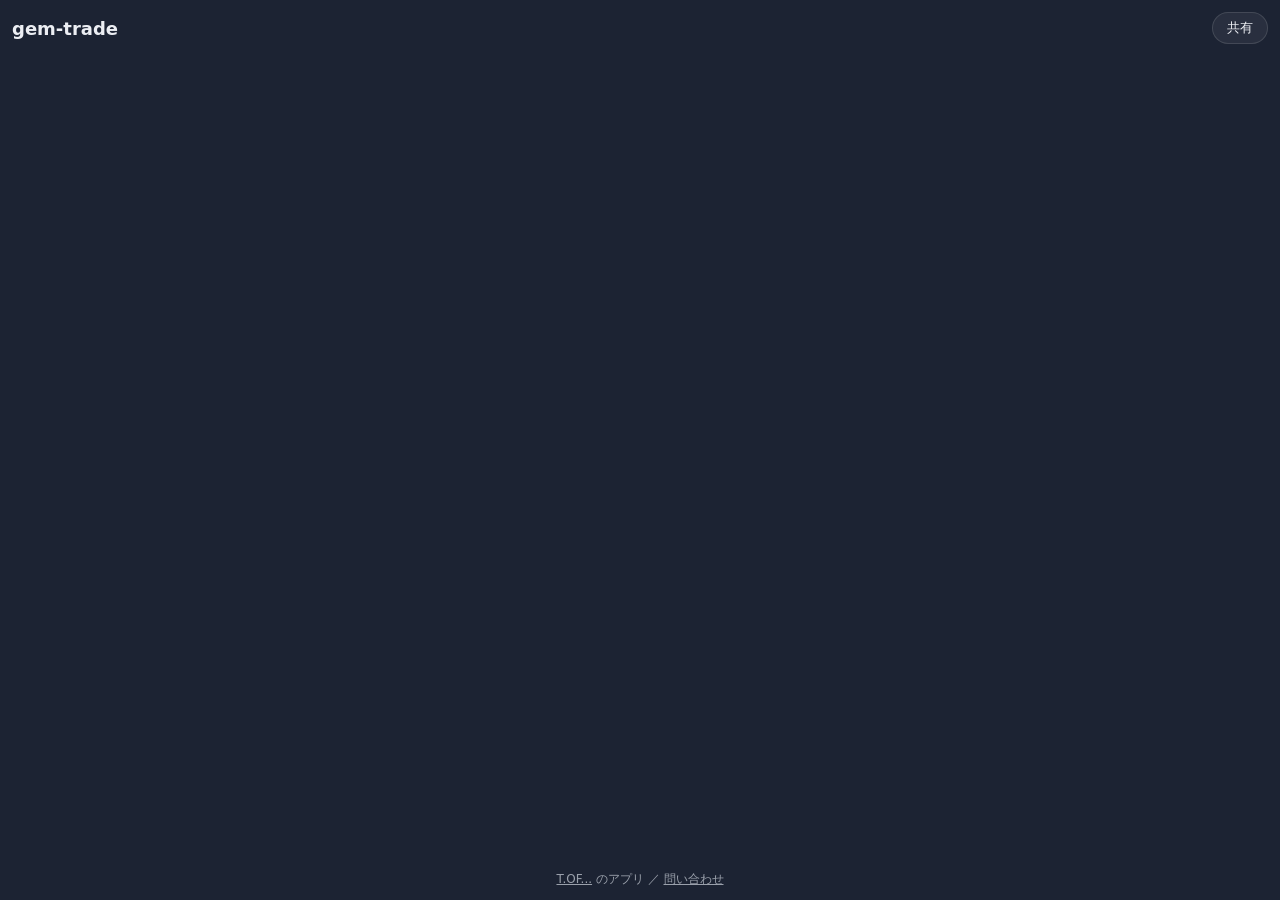
==== index.html @ 6f0ae25a "スプレンダー風の試作を作る 公式ルールどおりのジェム取引ゲーム（2〜4人のホットシート）。発展カード90枚・ 貴族10枚のデータ、取る・予約する・買う・貴族を迎える・15点での終局までの 進行をすべて" ====
<!DOCTYPE html>
<html lang="ja">
<head>
  <meta charset="UTF-8">
  <meta name="viewport" content="width=device-width, initial-scale=1, viewport-fit=cover">
  <meta name="theme-color" content="#1c2333">
  <meta name="description" content="5色のトークンで発展カードを買い、貴族を迎えて点を競うボードゲームの試作。">
  <title>gem-trade — 宝石の取引で発展する</title>

  <meta property="og:type" content="website">
  <meta property="og:site_name" content="gem-trade">
  <meta property="og:title" content="gem-trade — 宝石の取引で発展する">
  <meta property="og:description" content="5色のトークンで発展カードを買い、貴族を迎えて点を競うボードゲームの試作。">
  <meta property="og:url" content="https://t-of.github.io/gem-trade/">
  <meta property="og:image" content="https://t-of.github.io/gem-trade/icons/og.png">
  <meta property="og:image:width" content="1200">
  <meta property="og:image:height" content="630">
  <meta property="og:locale" content="ja_JP">
  <meta name="twitter:card" content="summary_large_image">

  <!-- apple-mobile-web-app-status-bar-style は付けない（black-translucent だと iOS 26 で上部が隠れる） -->
  <meta name="apple-mobile-web-app-capable" content="yes">
  <meta name="mobile-web-app-capable" content="yes">
  <meta name="apple-mobile-web-app-title" content="gem-trade">
  <link rel="manifest" href="./manifest.webmanifest">
  <link rel="icon" href="./icons/icon.svg" type="image/svg+xml">
  <link rel="icon" type="image/png" sizes="32x32" href="./icons/favicon-32.png">
  <link rel="apple-touch-icon" href="./icons/apple-touch-icon.png">

  <link rel="stylesheet" href="./webapp-kit/webapp-kit.css">
  <link rel="stylesheet" href="./style.css">
</head>
<body>
  <main class="app">
    <header class="bar">
      <h1 class="bar__title">gem-trade</h1>
      <div class="bar__actions">
        <button class="pill" data-wak="install" hidden>アプリにする</button>
        <button class="pill" data-wak="share">共有</button>
      </div>
    </header>

    <section class="stage" id="stage">
      <!-- ここにゲーム本体 -->
    </section>

    <footer class="credit">
      <a href="/">T.OF...</a> のアプリ ／ <a href="https://t-of.github.io/contact/">問い合わせ</a>
    </footer>
  </main>

  <script src="./webapp-kit/webapp-kit.js"></script>
  <script src="./data.js"></script>
  <script src="./main.js"></script>
</body>
</html>
---- webapp-kit/webapp-kit.css ----
/*
 * webapp-kit の見た目。色は CSS 変数で上書きできる:
 *   :root { --wak-bg: #fff; --wak-fg: #111; --wak-accent: #0a84ff; }
 */
:root {
  --wak-bg: #12162b;
  --wak-fg: #eef0fa;
  --wak-muted: #9aa0bf;
  --wak-line: rgba(160, 175, 255, 0.18);
  --wak-accent: #4fd6e8;
  --wak-accent-fg: #04111a;
  --wak-radius: 20px;
  --wak-font: inherit;
}

/* スマホのダブルタップ拡大を止める（ピンチは使える）。子にも効く */
html { touch-action: manipulation; }

/* hidden 属性を確実に効かせる（display を指定したボタンでも隠れるように） */
[data-wak][hidden] { display: none !important; }

.wak-guide {
  position: fixed;
  inset: 0;
  z-index: 2147483000;
  display: flex;
  align-items: flex-end;
  justify-content: center;
  padding: 16px 16px max(16px, env(safe-area-inset-bottom));
  background: rgba(0, 0, 0, 0);
  transition: background 0.25s;
  font-family: var(--wak-font);
}
.wak-guide.wak-open { background: rgba(0, 0, 0, 0.5); }
.wak-sheet {
  width: min(420px, 100%);
  padding: 22px 22px 18px;
  border: 1px solid var(--wak-line);
  border-radius: var(--wak-radius);
  background: var(--wak-bg);
  color: var(--wak-fg);
  box-shadow: 0 30px 80px -20px rgba(0, 0, 0, 0.7);
  transform: translateY(24px);
  opacity: 0;
  transition: transform 0.3s cubic-bezier(0.2, 0.8, 0.2, 1), opacity 0.25s;
}
.wak-open .wak-sheet { transform: none; opacity: 1; }
@media (min-width: 700px) {
  .wak-guide { align-items: center; }
}
.wak-title { margin: 0 0 14px; font-size: 18px; font-weight: 700; }
.wak-steps {
  margin: 0;
  padding: 0;
  list-style: none;
  display: grid;
  gap: 12px;
  font-size: 14px;
  line-height: 1.6;
}
.wak-steps li { display: grid; grid-template-columns: 34px 1fr; gap: 12px; align-items: center; }
.wak-steps b { color: var(--wak-fg); }
.wak-steps span:last-child { color: var(--wak-muted); }
.wak-icon {
  width: 34px;
  height: 34px;
  display: grid;
  place-items: center;
  border-radius: 10px;
  background: color-mix(in srgb, var(--wak-accent) 16%, transparent);
  color: var(--wak-accent);
}
.wak-icon svg {
  width: 20px;
  height: 20px;
  fill: none;
  stroke: currentColor;
  stroke-width: 1.8;
  stroke-linecap: round;
  stroke-linejoin: round;
}
.wak-icon circle { fill: currentColor; stroke: none; }
.wak-dot::after { content: ''; width: 6px; height: 6px; border-radius: 50%; background: currentColor; }
.wak-close {
  width: 100%;
  margin-top: 18px;
  padding: 12px;
  border: 0;
  border-radius: 999px;
  background: var(--wak-accent);
  color: var(--wak-accent-fg);
  font: inherit;
  font-size: 15px;
  font-weight: 700;
  cursor: pointer;
}

.wak-toast {
  position: fixed;
  left: 50%;
  bottom: max(24px, calc(env(safe-area-inset-bottom) + 12px));
  z-index: 2147483001;
  padding: 10px 18px;
  border: 1px solid var(--wak-line);
  border-radius: 999px;
  background: var(--wak-bg);
  color: var(--wak-fg);
  font-family: var(--wak-font);
  font-size: 14px;
  box-shadow: 0 12px 30px -10px rgba(0, 0, 0, 0.6);
  transform: translate(-50%, 20px);
  opacity: 0;
  pointer-events: none;
  transition: transform 0.3s cubic-bezier(0.2, 0.8, 0.2, 1), opacity 0.25s;
}
.wak-toast.wak-open { transform: translate(-50%, 0); opacity: 1; }
---- style.css ----
:root {
  --bg: #1c2333;
  --fg: #eceef3;
  --muted: #9aa0ab;
  --accent: #ffd35c;
}

* { box-sizing: border-box; }

/* Safari 26 の上下バーの色は html の背景から取られる。body と同じ色にしておく */
html { background-color: var(--bg); -webkit-text-size-adjust: 100%; }
body {
  margin: 0;
  background-color: var(--bg);
  color: var(--fg);
  font-family: system-ui, -apple-system, 'Hiragino Sans', 'Noto Sans JP', sans-serif;
  -webkit-tap-highlight-color: transparent;
}
button { font: inherit; color: inherit; }
[hidden] { display: none !important; }

/* 画面の端に置くものはセーフエリアの分だけ内側に。高さは 100vh ではなく 100dvh */
.app {
  min-height: 100dvh;
  display: flex;
  flex-direction: column;
  padding:
    max(12px, env(safe-area-inset-top))
    max(12px, env(safe-area-inset-right))
    max(12px, env(safe-area-inset-bottom))
    max(12px, env(safe-area-inset-left));
}
.bar { display: flex; align-items: center; justify-content: space-between; gap: 8px; }
.bar__title { margin: 0; font-size: 18px; }
.bar__actions { display: flex; gap: 8px; }
.pill {
  border: 1px solid rgba(255, 255, 255, 0.12);
  background: rgba(255, 255, 255, 0.06);
  border-radius: 999px;
  padding: 6px 14px;
  font-size: 13px;
  cursor: pointer;
}
.stage {
  flex: 1;
  display: block;
  width: 100%;
  touch-action: manipulation;   /* ダブルタップ拡大を止める */
  user-select: none;
  -webkit-user-select: none;
  overflow-x: hidden;
}
.credit { text-align: center; font-size: 12px; color: var(--muted); }
.credit a { color: inherit; }
.muted { color: var(--muted); font-size: 12px; }

/* ---- セットアップ・結果 ---- */
.setup, .result { text-align: center; padding: 24px 8px; }
.setup__players, .result { display: flex; flex-direction: column; gap: 10px; align-items: center; }
.pill--big { padding: 10px 24px; font-size: 16px; }
.pill--ghost { background: transparent; }
.result__list { list-style: none; padding: 0; margin: 12px 0; text-align: left; display: inline-block; }
.result__list li { padding: 4px 0; }

/* ---- トークン ---- */
.tok {
  display: inline-flex; align-items: center; justify-content: center;
  width: 22px; height: 22px; border-radius: 50%;
  font-size: 11px; font-weight: 700; color: #1c2333;
  margin: 1px;
}
.tok--white { background: #eceef3; }
.tok--blue { background: #5fb3ff; }
.tok--green { background: #6fd18b; }
.tok--red { background: #ff7a6b; }
.tok--black { background: #6b7280; color: #eceef3; }
.tok--gold { background: var(--accent); }
.tok__n { pointer-events: none; }
.cost-free { font-size: 11px; color: var(--muted); }

/* ---- 貴族 ---- */
.nobles { display: flex; flex-wrap: wrap; gap: 6px; justify-content: center; padding: 6px 0; }
.noble {
  width: 52px; border-radius: 8px; background: rgba(255,255,255,0.06);
  border: 1px solid rgba(255,255,255,0.12); padding: 4px; text-align: center;
}
.noble__pts { font-weight: 700; color: var(--accent); }
.noble__req { display: flex; flex-wrap: wrap; justify-content: center; }

/* ---- 場のカード ---- */
.level { display: flex; align-items: center; gap: 6px; padding: 4px 0; }
.level__cards { display: flex; flex-wrap: wrap; gap: 6px; flex: 1; }
.deck {
  width: 44px; height: 60px; flex-shrink: 0; border-radius: 6px;
  background: rgba(255,255,255,0.08); border: 1px dashed rgba(255,255,255,0.2);
  display: flex; flex-direction: column; align-items: center; justify-content: center;
  font-size: 10px; text-align: center; color: var(--muted);
}
.card {
  width: 68px; min-height: 60px; border-radius: 6px; padding: 4px;
  background: rgba(255,255,255,0.08); border: 1px solid rgba(255,255,255,0.15);
  display: flex; flex-direction: column; gap: 4px;
}
.card--back { background: rgba(255,255,255,0.05); }
.card--small { width: 28px; height: 40px; min-height: 0; }
.card--white { border-top: 4px solid #eceef3; }
.card--blue { border-top: 4px solid #5fb3ff; }
.card--green { border-top: 4px solid #6fd18b; }
.card--red { border-top: 4px solid #ff7a6b; }
.card--black { border-top: 4px solid #9aa0ab; }
.card__top { display: flex; align-items: center; justify-content: space-between; }
.card__pts { font-weight: 700; font-size: 13px; }
.card__cost { display: flex; flex-wrap: wrap; }

/* ---- トークンを取る ---- */
.tokens { display: flex; justify-content: center; gap: 4px; padding: 8px 0 2px; }
.tok-btn { border: none; background: none; padding: 4px; border-radius: 8px; }
.tok-btn--sel { background: rgba(255, 211, 92, 0.3); }
.tok-btn:disabled { opacity: 0.3; }
.take-bar { display: flex; align-items: center; justify-content: space-between; gap: 8px; padding: 4px 4px 10px; }

/* ---- プレイヤー ---- */
.players { display: flex; flex-direction: column; gap: 6px; padding-top: 6px; }
.player { border-radius: 8px; padding: 6px 8px; background: rgba(255,255,255,0.04); }
.player--current { background: rgba(255, 211, 92, 0.12); border: 1px solid rgba(255, 211, 92, 0.4); }
.player__head { display: flex; justify-content: space-between; }
.player__pts { color: var(--accent); font-weight: 700; }
.player__row { display: flex; flex-wrap: wrap; min-height: 24px; align-items: center; }
.player__reserved { display: flex; gap: 4px; flex-wrap: wrap; }
.player__reserved--back { min-height: 40px; }

/* ---- モーダル・シート ---- */
.modal { padding: 24px 12px; text-align: center; }
.modal__nobles, .modal__tokens { display: flex; justify-content: center; gap: 8px; flex-wrap: wrap; padding-top: 10px; }
.sheet {
  position: fixed; inset: 0; background: rgba(0,0,0,0.6);
  display: flex; align-items: flex-end;
  padding-bottom: env(safe-area-inset-bottom);
}
.sheet__inner {
  background: var(--bg); border-radius: 12px 12px 0 0; padding: 16px;
  width: 100%; display: flex; flex-direction: column; align-items: center; gap: 12px;
}
.sheet__buttons { display: flex; gap: 8px; }

/* 全画面のオーバーレイは opacity ではなく display: none で隠す */
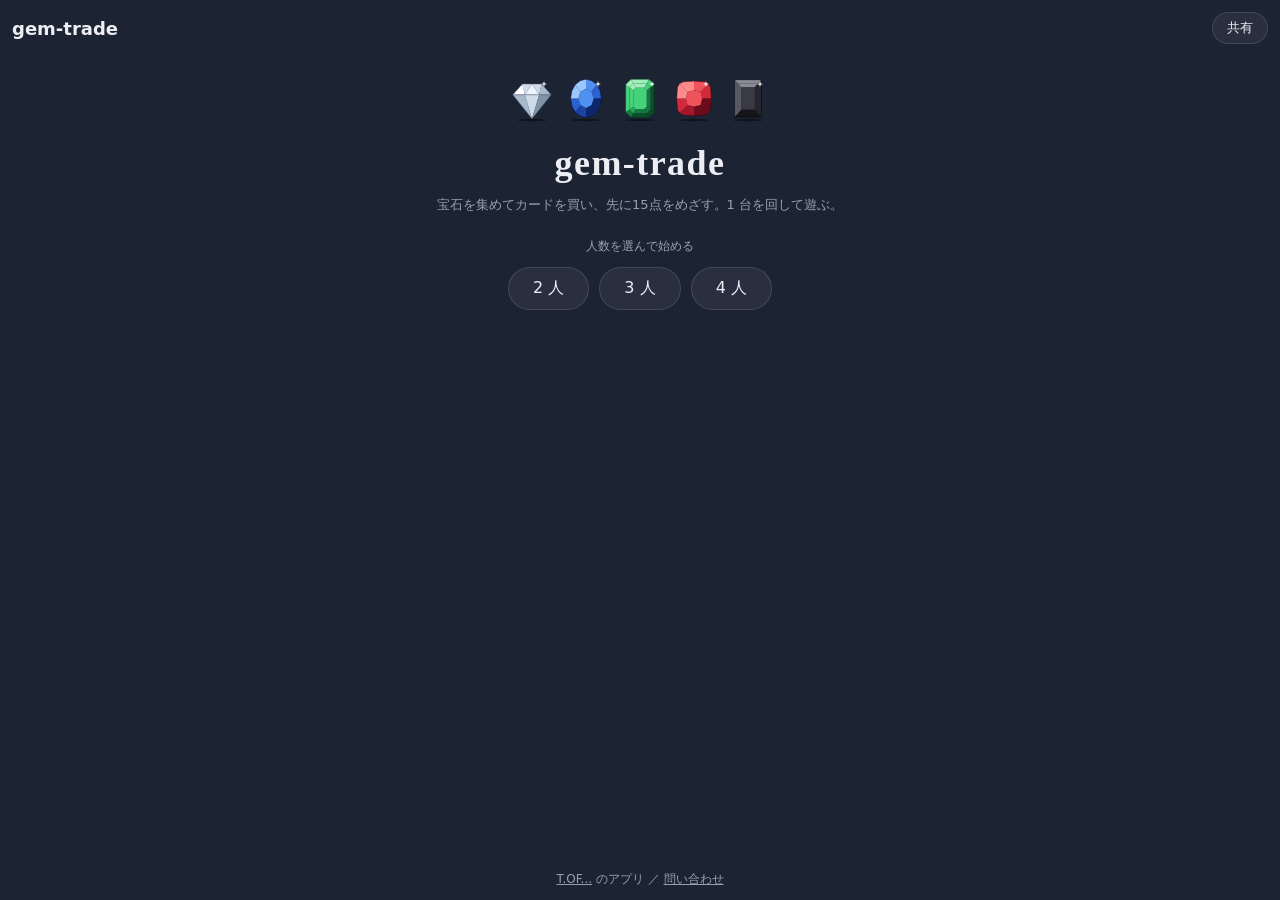
==== commit aebfd202: "ホーム画面と、ホームに戻るボタンを足す 開くとホームから。遊んでいる途中なら「つづきから」で戻れる。 上のバーの「ホーム」で、途中のゲームを残したままホームへ戻る。 途中で新しく始めるときは確認を出す" ====
--- a/index.html
+++ b/index.html
@@ -35,6 +35,7 @@
     <header class="bar">
       <h1 class="bar__title">gem-trade</h1>
       <div class="bar__actions">
+        <button class="pill" id="go-home" hidden>ホーム</button>
         <button class="pill" data-wak="install" hidden>アプリにする</button>
         <button class="pill" data-wak="share">共有</button>
       </div>
--- a/style.css
+++ b/style.css
@@ -56,6 +56,14 @@
 
 /* ---- セットアップ・結果 ---- */
 .setup, .result { text-align: center; padding: 24px 8px; }
+/* ---- ホーム ---- */
+.home { display: flex; flex-direction: column; align-items: center; gap: 12px; padding: 32px 8px; text-align: center; }
+.home__gems { display: flex; gap: 6px; }
+.home__gems .gem { width: 48px; height: 46px; padding: 0; }
+.home__title { margin: 4px 0 0; font-family: Georgia, 'Times New Roman', serif; font-size: 36px; letter-spacing: 0.04em; }
+.home__hint { margin: 0; color: var(--muted); font-size: 13px; }
+.home__label { margin: 12px 0 0; color: var(--muted); font-size: 12px; }
+.home .setup__players { flex-direction: row; justify-content: center; }
 .setup__players, .result { display: flex; flex-direction: column; gap: 10px; align-items: center; }
 .pill--big { padding: 10px 24px; font-size: 16px; }
 .pill--ghost { background: transparent; }
@@ -81,11 +89,27 @@
 /* ---- 貴族 ---- */
 .nobles { display: flex; flex-wrap: wrap; gap: 6px; justify-content: center; padding: 6px 0; }
 .noble {
-  width: 52px; border-radius: 8px; background: rgba(255,255,255,0.06);
-  border: 1px solid rgba(255,255,255,0.12); padding: 4px; text-align: center;
-}
-.noble__pts { font-weight: 700; color: var(--accent); }
-.noble__req { display: flex; flex-wrap: wrap; justify-content: center; }
+  width: 62px; height: 62px; box-sizing: border-box; border-radius: 8px; padding: 3px;
+  background: linear-gradient(180deg, #5a4a2a 0%, #2c2416 100%);
+  border: 1px solid #a88a4a; box-shadow: 0 2px 6px rgba(0,0,0,0.45), inset 0 1px 0 rgba(255,255,255,0.12);
+  display: flex; flex-direction: column; align-items: center;
+}
+.noble__pts {
+  flex: 1; display: flex; align-items: center;
+  font-family: Georgia, 'Times New Roman', serif; font-weight: 700; font-size: 26px; line-height: 1;
+  color: #f6efe0; text-shadow: 0 1px 4px rgba(0,0,0,0.6);
+}
+.noble__req { display: flex; gap: 2px; justify-content: center; }
+.noble__card {
+  width: 14px; height: 19px; border-radius: 2px; box-sizing: border-box;
+  display: inline-flex; align-items: center; justify-content: center;
+  font-size: 11px; font-weight: 800; color: #fff; border: 1px solid rgba(255,255,255,0.35);
+}
+.noble__card--white { background: #eef1f5; color: #1d2430; }
+.noble__card--blue { background: #2a62d2; }
+.noble__card--green { background: #1c8a4a; }
+.noble__card--red { background: #c8283a; }
+.noble__card--black { background: #2a2a32; }
 
 /* ---- 場のカード ---- */
 .level { display: flex; align-items: center; gap: 6px; padding: 4px 0; }
@@ -96,25 +120,76 @@
   display: flex; flex-direction: column; align-items: center; justify-content: center;
   font-size: 10px; text-align: center; color: var(--muted);
 }
+/* カードは em で組む。.card の font-size を変えると全体が拡大縮小する（シートでは大きく出す） */
 .card {
-  width: 68px; min-height: 60px; border-radius: 6px; padding: 4px;
-  background: rgba(255,255,255,0.08); border: 1px solid rgba(255,255,255,0.15);
-  display: flex; flex-direction: column; gap: 4px;
-}
-.card--back { background: rgba(255,255,255,0.05); }
-.card--small { width: 28px; height: 40px; min-height: 0; }
-.card--white { border-top: 4px solid #eceef3; }
-.card--blue { border-top: 4px solid #5fb3ff; }
-.card--green { border-top: 4px solid #6fd18b; }
-.card--red { border-top: 4px solid #ff7a6b; }
-.card--black { border-top: 4px solid #9aa0ab; }
-.card__top { display: flex; align-items: center; justify-content: space-between; }
-.card__pts { font-weight: 700; font-size: 13px; }
-.card__cost { display: flex; flex-wrap: wrap; }
+  position: relative; box-sizing: border-box;
+  font-size: 10px; width: 6.8em; height: 9.5em; border-radius: 0.7em; overflow: hidden;
+  background: linear-gradient(180deg, var(--c-top) 0%, var(--c-bot) 100%);
+  border: 1px solid var(--c-rim);
+  box-shadow: 0 0.3em 0.8em rgba(0,0,0,0.45), inset 0 1px 0 rgba(255,255,255,0.12);
+  display: flex; flex-direction: column; align-items: center;
+}
+.card--back { background: rgba(255,255,255,0.05); border: 1px solid rgba(255,255,255,0.15); box-shadow: none; }
+.card--small { width: 28px; height: 40px; }
+.card__pts {
+  position: absolute; left: 0.45em; top: 0.15em;
+  font-family: Georgia, 'Times New Roman', serif; font-weight: 700; font-size: 2.2em; line-height: 1;
+  color: #f6efe0; text-shadow: 0 0.06em 0.2em rgba(0,0,0,0.6);
+}
+.gem { flex: 1; width: 4.6em; min-height: 0; padding-top: 1.2em; }
+.gem .g1 { fill: var(--g1); } .gem .g2 { fill: var(--g2); } .gem .g3 { fill: var(--g3); }
+.gem .g4 { fill: var(--g4); } .gem .g5 { fill: var(--g5); }
+.gem__edge { fill: none; stroke: var(--g-edge); stroke-width: 2; stroke-linejoin: round; }
+.gem__shadow { fill: rgba(0,0,0,0.45); }
+.gem__shine { fill: #fff; opacity: 0.9; }
+.gem__shine--soft { opacity: 0.55; }
+.card__cost {
+  align-self: stretch; display: flex; justify-content: center; gap: 0.15em;
+  padding: 0.35em 0.2em 0.45em; background: rgba(0,0,0,0.32); border-top: 1px solid rgba(255,255,255,0.08);
+}
+.chip {
+  width: 1.45em; height: 1.45em; border-radius: 50%;
+  display: inline-flex; align-items: center; justify-content: center;
+  font-size: 1em; font-weight: 800; color: #fff;
+  box-shadow: inset 0 -0.12em 0 rgba(0,0,0,0.25), inset 0 0.08em 0 rgba(255,255,255,0.35), 0 0.08em 0.15em rgba(0,0,0,0.4);
+}
+.chip--white { background: #eef1f5; color: #1d2430; }
+.chip--blue { background: #2a62d2; }
+.chip--green { background: #1c8a4a; }
+.chip--red { background: #c8283a; }
+.chip--black { background: #2a2a32; }
+.card--red, .coin--red { --c-top: #5a1820; --c-bot: #2a0d12; --c-rim: #8a3a42; --g1: #ff8a8a; --g2: #f0525a; --g3: #d22a3a; --g4: #a5162a; --g5: #6e0b1a; --g-edge: #3f0610; }
+.card--blue, .coin--blue { --c-top: #182e5a; --c-bot: #0d152a; --c-rim: #3a568a; --g1: #9cc8ff; --g2: #4f90f0; --g3: #2a62d2; --g4: #1a43a5; --g5: #0d276e; --g-edge: #06153f; }
+.card--green, .coin--green { --c-top: #17452c; --c-bot: #0b2216; --c-rim: #3a7a52; --g1: #9ef0b8; --g2: #46d27a; --g3: #1fa857; --g4: #127a3e; --g5: #0a4d27; --g-edge: #052b15; }
+.card--white, .coin--white { --c-top: #4a5566; --c-bot: #232a35; --c-rim: #7d8899; --g1: #ffffff; --g2: #eef4fb; --g3: #cfdbe8; --g4: #a9b9cc; --g5: #7f92a8; --g-edge: #4f6075; }
+.card--black, .coin--black { --c-top: #3a3a40; --c-bot: #18181c; --c-rim: #5d5d66; --g1: #8a8a96; --g2: #5a5a66; --g3: #3a3a44; --g4: #26262e; --g5: #15151a; --g-edge: #000; }
+.sheet .card { font-size: 22px; }
+
+/* コイン: 円の中に宝石。真ん中を明るくして、同じ色の宝石でも見えるようにする */
+.coin {
+  position: relative; display: inline-flex; align-items: center; justify-content: center;
+  width: 28px; height: 28px; margin: 1px; border-radius: 50%; box-sizing: border-box;
+  background: radial-gradient(circle, rgba(255,255,255,0.5) 0 52%, rgba(255,255,255,0) 54%), var(--t-bg);
+  border: 2px solid rgba(255,255,255,0.75);
+  box-shadow: 0 1px 3px rgba(0,0,0,0.45);
+}
+.coin .gem { width: 66%; height: 66%; padding: 0; flex: none; }
+.coin .gem__shadow, .coin .gem__shine { display: none; }
+.coin__n {
+  position: absolute; right: -5px; bottom: -4px; min-width: 15px; height: 15px; padding: 0 3px; box-sizing: border-box;
+  border-radius: 999px; background: #10141c; color: #fff; border: 1px solid rgba(255,255,255,0.4);
+  font-size: 10px; font-weight: 700; line-height: 13px; text-align: center; pointer-events: none;
+}
+.tokens .coin { width: 40px; height: 40px; }
+.tokens .coin__n { min-width: 18px; height: 18px; font-size: 12px; line-height: 16px; }
+.coin--red { --t-bg: #c8283a; } .coin--blue { --t-bg: #2a62d2; } .coin--green { --t-bg: #1c8a4a; }
+.coin--white { --t-bg: #dfe5ec; } .coin--black { --t-bg: #2a2a32; }
+.coin--gold { --t-bg: #c99a1e; --g1: #fff3b0; --g2: #ffd84a; --g3: #e6b422; --g4: #b8860b; --g5: #7a5600; --g-edge: #4d3600; }
 
 /* ---- トークンを取る ---- */
 .tokens { display: flex; justify-content: center; gap: 4px; padding: 8px 0 2px; }
-.tok-btn { border: none; background: none; padding: 4px; border-radius: 8px; }
+.tok-btn { position: relative; border: none; background: none; padding: 4px; border-radius: 8px; }
+.tok-btn__x2 { position: absolute; top: -6px; right: -6px; padding: 1px 5px; border-radius: 999px; background: #ffd35c; color: #222; font-size: 12px; font-weight: 700; }
 .tok-btn--sel { background: rgba(255, 211, 92, 0.3); }
 .tok-btn:disabled { opacity: 0.3; }
 .take-bar { display: flex; align-items: center; justify-content: space-between; gap: 8px; padding: 4px 4px 10px; }
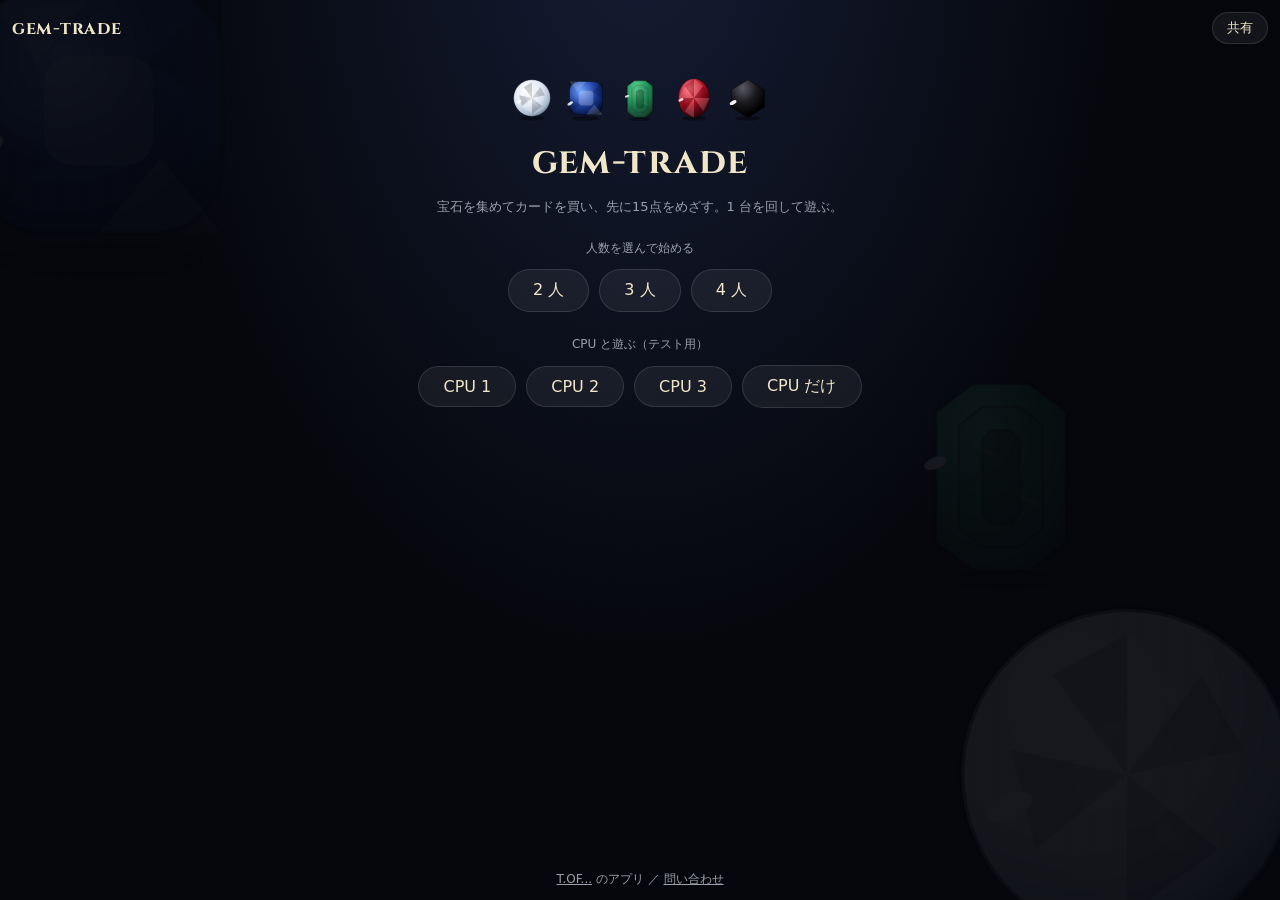
==== commit 6f7c2d53: "見た目を宝石・金の卓上の意匠に刷新する preview.html/css で決めた宝石6種（<symbol>+<use>）とカードの作りをゲーム本体に展開した。 カードはレベル別の地色・金の二重線・中" ====
--- a/index.html
+++ b/index.html
@@ -3,7 +3,7 @@
 <head>
   <meta charset="UTF-8">
   <meta name="viewport" content="width=device-width, initial-scale=1, viewport-fit=cover">
-  <meta name="theme-color" content="#1c2333">
+  <meta name="theme-color" content="#05060b">
   <meta name="description" content="5色のトークンで発展カードを買い、貴族を迎えて点を競うボードゲームの試作。">
   <title>gem-trade — 宝石の取引で発展する</title>
 
@@ -27,10 +27,152 @@
   <link rel="icon" type="image/png" sizes="32x32" href="./icons/favicon-32.png">
   <link rel="apple-touch-icon" href="./icons/apple-touch-icon.png">
 
+  <link rel="preconnect" href="https://fonts.googleapis.com">
+  <link rel="preconnect" href="https://fonts.gstatic.com" crossorigin>
+  <link rel="stylesheet" href="https://fonts.googleapis.com/css2?family=Cinzel:wght@600;700&family=Cormorant+Garamond:wght@600;700&family=Shippori+Mincho&display=swap">
   <link rel="stylesheet" href="./webapp-kit/webapp-kit.css">
   <link rel="stylesheet" href="./style.css">
 </head>
 <body>
+  <!-- 宝石 6 種と貴族の紋章の定義。<symbol> + <use> でどこでも使い回す（main.js の gemSvg・nobleHtml）。
+       色は style.css の CSS 変数（--gem-xxx-1〜3・--gold-rim-*）。preview.html で検討した形。 -->
+  <svg width="0" height="0" style="position:absolute" aria-hidden="true">
+    <defs>
+      <radialGradient id="grad-white" cx="35%" cy="28%" r="78%">
+        <stop class="stop-white-1" offset="0%"></stop>
+        <stop class="stop-white-2" offset="55%"></stop>
+        <stop class="stop-white-3" offset="85%"></stop>
+        <stop class="stop-white-e" offset="100%"></stop>
+      </radialGradient>
+      <radialGradient id="grad-blue" cx="35%" cy="28%" r="80%">
+        <stop class="stop-blue-1" offset="0%"></stop>
+        <stop class="stop-blue-2" offset="55%"></stop>
+        <stop class="stop-blue-3" offset="85%"></stop>
+        <stop class="stop-blue-e" offset="100%"></stop>
+      </radialGradient>
+      <radialGradient id="grad-green" cx="38%" cy="25%" r="85%">
+        <stop class="stop-green-1" offset="0%"></stop>
+        <stop class="stop-green-2" offset="50%"></stop>
+        <stop class="stop-green-3" offset="85%"></stop>
+        <stop class="stop-green-e" offset="100%"></stop>
+      </radialGradient>
+      <radialGradient id="grad-red" cx="35%" cy="25%" r="80%">
+        <stop class="stop-red-1" offset="0%"></stop>
+        <stop class="stop-red-2" offset="55%"></stop>
+        <stop class="stop-red-3" offset="85%"></stop>
+        <stop class="stop-red-e" offset="100%"></stop>
+      </radialGradient>
+      <radialGradient id="grad-black" cx="35%" cy="22%" r="85%">
+        <stop class="stop-black-1" offset="0%"></stop>
+        <stop class="stop-black-2" offset="45%"></stop>
+        <stop class="stop-black-3" offset="85%"></stop>
+        <stop class="stop-black-e" offset="100%"></stop>
+      </radialGradient>
+      <linearGradient id="grad-gold" x1="5%" y1="0%" x2="95%" y2="100%">
+        <stop class="stop-gold-1" offset="0%"></stop>
+        <stop class="stop-gold-2" offset="28%"></stop>
+        <stop class="stop-gold-e" offset="52%"></stop>
+        <stop class="stop-gold-1" offset="68%"></stop>
+        <stop class="stop-gold-3" offset="100%"></stop>
+      </linearGradient>
+      <clipPath id="clip-red"><ellipse cx="50" cy="48" rx="34" ry="42"></ellipse></clipPath>
+    </defs>
+
+    <!-- 白＝ダイヤモンド（ラウンドブリリアント） -->
+    <symbol id="gem-white" viewBox="0 0 100 100">
+      <ellipse class="gem__shadow" cx="50" cy="92" rx="28" ry="5"></ellipse>
+      <circle cx="50" cy="48" r="40" fill="url(#grad-white)"></circle>
+      <polygon class="gem__facet--lt" points="50,48 50,14 68,24"></polygon>
+      <polygon class="gem__facet--dk" points="50,48 68,24 78,42"></polygon>
+      <polygon class="gem__facet--lt" points="50,48 78,42 72,66"></polygon>
+      <polygon class="gem__facet--dk" points="50,48 72,66 50,82"></polygon>
+      <polygon class="gem__facet--lt" points="50,48 50,82 28,66"></polygon>
+      <polygon class="gem__facet--dk" points="50,48 28,66 22,42"></polygon>
+      <polygon class="gem__facet--lt" points="50,48 22,42 32,24"></polygon>
+      <polygon class="gem__facet--dk" points="50,48 32,24 50,14"></polygon>
+      <circle class="gem__table" cx="50" cy="48" r="13"></circle>
+      <circle class="gem__girdle" cx="50" cy="48" r="40"></circle>
+      <g class="gem__fire">
+        <ellipse cx="63" cy="30" rx="6" ry="2" fill="#e6a6ff" opacity=".2" transform="rotate(30 63 30)"></ellipse>
+        <ellipse cx="40" cy="65" rx="6" ry="2" fill="#9be8ff" opacity=".18" transform="rotate(-20 40 65)"></ellipse>
+        <ellipse cx="60" cy="63" rx="5" ry="2" fill="#fff3a0" opacity=".16" transform="rotate(50 60 63)"></ellipse>
+      </g>
+      <ellipse class="gem__spark" cx="38" cy="30" rx="6" ry="3" transform="rotate(-25 38 30)"></ellipse>
+    </symbol>
+
+    <!-- 青＝サファイア（クッションカット） -->
+    <symbol id="gem-blue" viewBox="0 0 100 100">
+      <ellipse class="gem__shadow" cx="50" cy="92" rx="30" ry="5"></ellipse>
+      <rect x="14" y="12" width="72" height="72" rx="20" fill="url(#grad-blue)"></rect>
+      <polygon class="gem__facet--lt" points="14,12 50,12 32,34"></polygon>
+      <polygon class="gem__facet--dk" points="86,12 86,48 64,34"></polygon>
+      <polygon class="gem__facet--lt" points="86,84 50,84 68,62"></polygon>
+      <polygon class="gem__facet--dk" points="14,84 14,48 36,62"></polygon>
+      <rect class="gem__table" x="34" y="32" width="32" height="32" rx="8"></rect>
+      <rect class="gem__girdle" x="14" y="12" width="72" height="72" rx="20"></rect>
+      <ellipse class="gem__spark" cx="34" cy="28" rx="7" ry="3" transform="rotate(-30 34 28)"></ellipse>
+    </symbol>
+
+    <!-- 緑＝エメラルド（エメラルドカット） -->
+    <symbol id="gem-green" viewBox="0 0 100 100">
+      <ellipse class="gem__shadow" cx="50" cy="94" rx="24" ry="4"></ellipse>
+      <polygon points="38,10 62,10 78,22 78,78 62,90 38,90 22,78 22,22" fill="url(#grad-green)"></polygon>
+      <polygon class="gem__ring gem__ring--1" points="38,10 62,10 78,22 78,78 62,90 38,90 22,78 22,22"></polygon>
+      <polygon class="gem__ring gem__ring--2" points="42,20 58,20 68,28 68,72 58,80 42,80 32,72 32,28"></polygon>
+      <polygon class="gem__ring gem__ring--3" points="46,30 54,30 58,34 58,66 54,70 46,70 42,66 42,34"></polygon>
+      <path class="gem__cloud" d="M39,37 l9,4 M58,58 l8,4"></path>
+      <polygon class="gem__girdle" points="38,10 62,10 78,22 78,78 62,90 38,90 22,78 22,22"></polygon>
+      <ellipse class="gem__spark" cx="36" cy="24" rx="5" ry="2.5" transform="rotate(-20 36 24)"></ellipse>
+    </symbol>
+
+    <!-- 赤＝ルビー（オーバルカット） -->
+    <symbol id="gem-red" viewBox="0 0 100 100">
+      <ellipse class="gem__shadow" cx="50" cy="92" rx="26" ry="5"></ellipse>
+      <ellipse cx="50" cy="48" rx="34" ry="42" fill="url(#grad-red)"></ellipse>
+      <g clip-path="url(#clip-red)">
+        <polygon class="gem__facet--lt" points="50,48 50,6 70,22"></polygon>
+        <polygon class="gem__facet--dk" points="50,48 70,22 84,48"></polygon>
+        <polygon class="gem__facet--lt" points="50,48 84,48 70,76"></polygon>
+        <polygon class="gem__facet--dk" points="50,48 70,76 50,92"></polygon>
+        <polygon class="gem__facet--lt" points="50,48 50,92 30,76"></polygon>
+        <polygon class="gem__facet--dk" points="50,48 30,76 16,48"></polygon>
+        <polygon class="gem__facet--lt" points="50,48 16,48 30,22"></polygon>
+        <polygon class="gem__facet--dk" points="50,48 30,22 50,6"></polygon>
+      </g>
+      <ellipse class="gem__girdle" cx="50" cy="48" rx="34" ry="42"></ellipse>
+      <ellipse class="gem__spark" cx="38" cy="26" rx="6" ry="3" transform="rotate(-25 38 26)"></ellipse>
+    </symbol>
+
+    <!-- 黒＝オニキス（カボション） -->
+    <symbol id="gem-black" viewBox="0 0 100 100">
+      <ellipse class="gem__shadow" cx="50" cy="92" rx="28" ry="5"></ellipse>
+      <polygon points="50,8 86,30 86,68 50,90 14,68 14,30" fill="url(#grad-black)"></polygon>
+      <polygon class="gem__girdle" points="50,8 86,30 86,68 50,90 14,68 14,30"></polygon>
+      <ellipse class="gem__spark gem__spark--sharp" cx="36" cy="26" rx="8" ry="4" transform="rotate(-30 36 26)"></ellipse>
+    </symbol>
+
+    <!-- 金＝塊（ナゲット） -->
+    <symbol id="gem-gold" viewBox="0 0 100 100">
+      <ellipse class="gem__shadow" cx="50" cy="92" rx="30" ry="5"></ellipse>
+      <path d="M24,34 Q20,18 42,14 Q62,6 78,22 Q92,34 82,52 Q90,70 68,78 Q48,94 28,78 Q10,68 16,50 Q10,40 24,34 Z" fill="url(#grad-gold)"></path>
+      <path class="gem__girdle" d="M24,34 Q20,18 42,14 Q62,6 78,22 Q92,34 82,52 Q90,70 68,78 Q48,94 28,78 Q10,68 16,50 Q10,40 24,34 Z"></path>
+      <path class="gem__facet--metal gem__facet--lt-line" d="M30,30 Q45,18 62,24"></path>
+      <path class="gem__facet--metal gem__facet--dk-line" d="M60,60 Q72,66 78,52"></path>
+      <ellipse class="gem__spark" cx="42" cy="26" rx="8" ry="3" transform="rotate(-20 42 26)"></ellipse>
+    </symbol>
+
+    <!-- 貴族の紋章。盾＋小さな王冠だけのシンプルな意匠（肖像は描かない） -->
+    <symbol id="crest" viewBox="0 0 100 100">
+      <path class="crest__shield" d="M50 6 L82 18 V48 C82 72 68 88 50 96 C32 88 18 72 18 48 V18 Z"></path>
+      <path class="crest__crown" d="M30 22 L37 8 L44 20 L50 4 L56 20 L63 8 L70 22 L67 28 H33 Z"></path>
+    </symbol>
+  </svg>
+  <!-- 背景の薄い飾り（結晶のシルエット）。opacity はごく薄く、prefers-reduced-motion で動きを止める -->
+  <div class="bg-deco" aria-hidden="true">
+    <svg class="bg-deco__gem bg-deco__gem--1" viewBox="0 0 100 100"><use href="#gem-blue"></use></svg>
+    <svg class="bg-deco__gem bg-deco__gem--2" viewBox="0 0 100 100"><use href="#gem-white"></use></svg>
+    <svg class="bg-deco__gem bg-deco__gem--3" viewBox="0 0 100 100"><use href="#gem-green"></use></svg>
+  </div>
   <main class="app">
     <header class="bar">
       <h1 class="bar__title">gem-trade</h1>
--- a/style.css
+++ b/style.css
@@ -1,8 +1,34 @@
 :root {
-  --bg: #1c2333;
-  --fg: #eceef3;
+  /* 卓上（深い青黒のベルベット） */
+  --bg: #05060b;
+  --velvet-1: #141c33;
+  --fg: #f1e6c8;
   --muted: #9aa0ab;
   --accent: #ffd35c;
+
+  /* 金の縁取り（貴族・カード・トークン共通） */
+  --gold-rim-1: #f6dfa0;
+  --gold-rim-2: #b98a2e;
+  --gold-rim-3: #5b3c10;
+
+  /* 宝石の色。<symbol> のグラデーションの色栓はここから */
+  --gem-white-1: #ffffff; --gem-white-2: #dde6f2; --gem-white-3: #aab8cc; --gem-white-e: #5f6d85;
+  --gem-blue-1: #6fa0ff;  --gem-blue-2: #1d3f9e;  --gem-blue-3: #0a1f5c;  --gem-blue-e: #040f30;
+  --gem-green-1: #57d98f; --gem-green-2: #0e8a4c; --gem-green-3: #063d23; --gem-green-e: #021a0f;
+  --gem-red-1: #ff6b76;   --gem-red-2: #b00e22;   --gem-red-3: #570611;  --gem-red-e: #2b0308;
+  --gem-black-1: #5a5a64; --gem-black-2: #1c1c20; --gem-black-3: #000000; --gem-black-e: #000000;
+  --gem-gold-1: #fff3c2;  --gem-gold-2: #e8b23a;  --gem-gold-3: #8a5f10; --gem-gold-e: #4a3105;
+
+  /* カードのレベル別の地色 */
+  --card-lv1-bg: #152018;
+  --card-lv2-bg: #3a1420;
+  --card-lv3-bg: #121b38;
+
+  --font-display: 'Cinzel', serif;
+  --font-number: 'Cormorant Garamond', serif;
+  --font-jp: 'Shippori Mincho', serif;
+
+  color-scheme: dark;
 }
 
 * { box-sizing: border-box; }
@@ -11,16 +37,47 @@
 html { background-color: var(--bg); -webkit-text-size-adjust: 100%; }
 body {
   margin: 0;
-  background-color: var(--bg);
+  position: relative;
+  background:
+    radial-gradient(ellipse at 50% -10%, var(--velvet-1) 0%, var(--bg) 55%),
+    radial-gradient(ellipse at 50% 65%, transparent 0%, rgba(0, 0, 0, 0.4) 72%),
+    var(--bg);
   color: var(--fg);
   font-family: system-ui, -apple-system, 'Hiragino Sans', 'Noto Sans JP', sans-serif;
   -webkit-tap-highlight-color: transparent;
 }
+/* ベルベットの薄いノイズ */
+body::before {
+  content: '';
+  position: fixed;
+  inset: 0;
+  z-index: 0;
+  background-image: repeating-conic-gradient(rgba(255, 255, 255, 0.02) 0% 25%, transparent 0% 50%);
+  background-size: 3px 3px;
+  mix-blend-mode: overlay;
+  pointer-events: none;
+}
+/* 盤面の裏にごく薄い宝石のシルエット。ゆっくり視差 + たまに一瞬きらめく */
+.bg-deco { position: fixed; inset: 0; z-index: 0; overflow: hidden; pointer-events: none; }
+.bg-deco__gem { position: absolute; width: 38vmin; height: 38vmin; opacity: 0.07; }
+.bg-deco__gem--1 { top: -6vmin; left: -8vmin; animation: bg-drift-1 70s ease-in-out infinite, bg-twinkle 13s ease-in-out infinite; }
+.bg-deco__gem--2 { bottom: -10vmin; right: -6vmin; width: 46vmin; height: 46vmin; animation: bg-drift-2 90s ease-in-out infinite, bg-twinkle 17s ease-in-out infinite 4s; }
+.bg-deco__gem--3 { top: 40%; right: 18vmin; width: 26vmin; height: 26vmin; animation: bg-drift-3 60s ease-in-out infinite, bg-twinkle 21s ease-in-out infinite 9s; }
+@keyframes bg-drift-1 { 0%, 100% { transform: translate(0, 0); } 50% { transform: translate(2vmin, 3vmin); } }
+@keyframes bg-drift-2 { 0%, 100% { transform: translate(0, 0); } 50% { transform: translate(-3vmin, -2vmin); } }
+@keyframes bg-drift-3 { 0%, 100% { transform: translate(0, 0); } 50% { transform: translate(-2vmin, 2vmin); } }
+@keyframes bg-twinkle { 0%, 92%, 100% { opacity: 0.07; } 96% { opacity: 0.14; } }
+@media (prefers-reduced-motion: reduce) {
+  .bg-deco__gem { animation: none; }
+}
+
 button { font: inherit; color: inherit; }
 [hidden] { display: none !important; }
 
 /* 画面の端に置くものはセーフエリアの分だけ内側に。高さは 100vh ではなく 100dvh */
 .app {
+  position: relative;
+  z-index: 1;
   min-height: 100dvh;
   display: flex;
   flex-direction: column;
@@ -31,7 +88,7 @@
     max(12px, env(safe-area-inset-left));
 }
 .bar { display: flex; align-items: center; justify-content: space-between; gap: 8px; }
-.bar__title { margin: 0; font-size: 18px; }
+.bar__title { margin: 0; font-family: var(--font-display); font-weight: 700; font-size: 18px; letter-spacing: 0.04em; }
 .bar__actions { display: flex; gap: 8px; }
 .pill {
   border: 1px solid rgba(255, 255, 255, 0.12);
@@ -56,11 +113,12 @@
 
 /* ---- セットアップ・結果 ---- */
 .setup, .result { text-align: center; padding: 24px 8px; }
+h2, h3 { font-family: var(--font-jp); font-weight: 700; margin: 0 0 8px; }
 /* ---- ホーム ---- */
 .home { display: flex; flex-direction: column; align-items: center; gap: 12px; padding: 32px 8px; text-align: center; }
 .home__gems { display: flex; gap: 6px; }
-.home__gems .gem { width: 48px; height: 46px; padding: 0; }
-.home__title { margin: 4px 0 0; font-family: Georgia, 'Times New Roman', serif; font-size: 36px; letter-spacing: 0.04em; }
+.home__gems .gem-box { width: 48px; height: 46px; }
+.home__title { margin: 4px 0 0; font-family: var(--font-display); font-weight: 700; font-size: 36px; letter-spacing: 0.04em; }
 .home__hint { margin: 0; color: var(--muted); font-size: 13px; }
 .home__label { margin: 12px 0 0; color: var(--muted); font-size: 12px; }
 .home .setup__players { flex-direction: row; justify-content: center; }
@@ -70,18 +128,85 @@
 .result__list { list-style: none; padding: 0; margin: 12px 0; text-align: left; display: inline-block; }
 .result__list li { padding: 4px 0; }
 
-/* ---- トークン ---- */
+/* ---------- 宝石（共通の描き方） ---------- */
+/* <use> を包む箱。デフォルトは文字サイズに合わせた正方形。使うところでサイズを決める */
+.gem-box { position: relative; display: inline-block; overflow: hidden; width: 1em; height: 1em; }
+.gem { display: block; width: 100%; height: 100%; transform-box: fill-box; }
+
+/* 切子の明暗。色そのものは base のグラデーション（CSS 変数）に乗せ、ここは共通の重ね塗り */
+.gem__facet--lt { fill: #fff; opacity: .16; }
+.gem__facet--dk { fill: #000; opacity: .18; }
+.gem__table { fill: #fff; opacity: .24; }
+.gem__girdle { fill: none; stroke: rgba(0, 0, 0, .5); stroke-width: 1.5; stroke-linejoin: round; }
+.gem__ring { fill: none; stroke: rgba(0, 0, 0, .35); stroke-width: 1; }
+.gem__ring--1 { fill: rgba(255, 255, 255, .08); }
+.gem__ring--2 { fill: rgba(0, 0, 0, .1); }
+.gem__ring--3 { fill: rgba(0, 0, 0, .26); }
+.gem__cloud { stroke: rgba(255, 255, 255, .15); stroke-width: 1.4; fill: none; stroke-linecap: round; }
+.gem__facet--metal { fill: none; stroke-linecap: round; stroke-width: 4; }
+.gem__facet--lt-line { stroke: rgba(255, 255, 255, .55); }
+.gem__facet--dk-line { stroke: rgba(0, 0, 0, .35); }
+.gem__fire ellipse { mix-blend-mode: screen; }
+.gem__shadow { fill: rgba(0, 0, 0, .4); }
+.gem__spark { fill: #fff; opacity: .85; transform-origin: center; }
+.gem__spark--sharp { opacity: .95; }
+
+/* ホバー・フォーカスできらめきが走る */
+.gem-box:hover .gem__spark, .gem-box:focus-visible .gem__spark,
+.card:hover .gem__spark, .card:focus-visible .gem__spark {
+  animation: gem-twinkle 900ms ease-in-out;
+}
+@keyframes gem-twinkle {
+  0%, 100% { opacity: .85; transform: scale(1); }
+  50% { opacity: 1; transform: scale(1.3); }
+}
+@media (prefers-reduced-motion: reduce) {
+  .gem-box:hover .gem__spark, .gem-box:focus-visible .gem__spark,
+  .card:hover .gem__spark, .card:focus-visible .gem__spark { animation: none; }
+}
+
+/* グラデーションの色栓。index.html の <stop> に付けたクラス */
+.stop-white-1 { stop-color: var(--gem-white-1); }
+.stop-white-2 { stop-color: var(--gem-white-2); }
+.stop-white-3 { stop-color: var(--gem-white-3); }
+.stop-white-e { stop-color: var(--gem-white-e); }
+.stop-blue-1 { stop-color: var(--gem-blue-1); }
+.stop-blue-2 { stop-color: var(--gem-blue-2); }
+.stop-blue-3 { stop-color: var(--gem-blue-3); }
+.stop-blue-e { stop-color: var(--gem-blue-e); }
+.stop-green-1 { stop-color: var(--gem-green-1); }
+.stop-green-2 { stop-color: var(--gem-green-2); }
+.stop-green-3 { stop-color: var(--gem-green-3); }
+.stop-green-e { stop-color: var(--gem-green-e); }
+.stop-red-1 { stop-color: var(--gem-red-1); }
+.stop-red-2 { stop-color: var(--gem-red-2); }
+.stop-red-3 { stop-color: var(--gem-red-3); }
+.stop-red-e { stop-color: var(--gem-red-e); }
+.stop-black-1 { stop-color: var(--gem-black-1); }
+.stop-black-2 { stop-color: var(--gem-black-2); }
+.stop-black-3 { stop-color: var(--gem-black-3); }
+.stop-black-e { stop-color: var(--gem-black-e); }
+.stop-gold-1 { stop-color: var(--gem-gold-1); }
+.stop-gold-2 { stop-color: var(--gem-gold-2); }
+.stop-gold-3 { stop-color: var(--gem-gold-3); }
+.stop-gold-e { stop-color: var(--gem-gold-e); }
+
+/* 貴族の紋章（盾＋王冠）。シンプルな線画、色は金 */
+.crest__shield, .crest__crown { fill: none; stroke: var(--gold-rim-2); stroke-width: 3; stroke-linejoin: round; }
+
+/* ---- トークン（ボーナスの数。宝石の絵は持たないので丸に数字だけ） ---- */
 .tok {
   display: inline-flex; align-items: center; justify-content: center;
   width: 22px; height: 22px; border-radius: 50%;
-  font-size: 11px; font-weight: 700; color: #1c2333;
+  font-family: var(--font-number); font-variant-numeric: lining-nums;
+  font-size: 13px; font-weight: 700; color: #1c2333;
   margin: 1px;
 }
-.tok--white { background: #eceef3; }
-.tok--blue { background: #5fb3ff; }
-.tok--green { background: #6fd18b; }
-.tok--red { background: #ff7a6b; }
-.tok--black { background: #6b7280; color: #eceef3; }
+.tok--white { background: #dde6f2; }
+.tok--blue { background: #3f6ad6; color: #eceef3; }
+.tok--green { background: #1c8a4a; color: #eceef3; }
+.tok--red { background: #c8283a; color: #eceef3; }
+.tok--black { background: #3a3a44; color: #eceef3; }
 .tok--gold { background: var(--accent); }
 .tok__n { pointer-events: none; }
 .cost-free { font-size: 11px; color: var(--muted); }
@@ -89,21 +214,28 @@
 /* ---- 貴族 ---- */
 .nobles { display: flex; flex-wrap: wrap; gap: 6px; justify-content: center; padding: 6px 0; }
 .noble {
+  position: relative;
   width: 62px; height: 62px; box-sizing: border-box; border-radius: 8px; padding: 3px;
-  background: linear-gradient(180deg, #5a4a2a 0%, #2c2416 100%);
-  border: 1px solid #a88a4a; box-shadow: 0 2px 6px rgba(0,0,0,0.45), inset 0 1px 0 rgba(255,255,255,0.12);
-  display: flex; flex-direction: column; align-items: center;
+  background: linear-gradient(160deg, #241c10 0%, #0c0906 100%);
+  border: 2px solid var(--gold-rim-2);
+  box-shadow: inset 0 0 0 1px rgba(0, 0, 0, .5), inset 0 0 0 2px var(--gold-rim-1), 0 2px 6px rgba(0, 0, 0, .45);
+  display: flex; flex-direction: column; align-items: center; overflow: hidden;
+}
+.noble__crest {
+  position: absolute; top: 4px; left: 50%; width: 68%; height: 68%;
+  transform: translateX(-50%); opacity: .55; pointer-events: none;
 }
 .noble__pts {
-  flex: 1; display: flex; align-items: center;
-  font-family: Georgia, 'Times New Roman', serif; font-weight: 700; font-size: 26px; line-height: 1;
-  color: #f6efe0; text-shadow: 0 1px 4px rgba(0,0,0,0.6);
-}
-.noble__req { display: flex; gap: 2px; justify-content: center; }
+  position: relative; flex: 1; display: flex; align-items: center;
+  font-family: var(--font-number); font-weight: 700; font-variant-numeric: lining-nums; font-size: 26px; line-height: 1;
+  color: #f6efe0; text-shadow: 0 1px 4px rgba(0, 0, 0, 0.6);
+}
+.noble__req { position: relative; display: flex; gap: 2px; justify-content: center; }
 .noble__card {
   width: 14px; height: 19px; border-radius: 2px; box-sizing: border-box;
   display: inline-flex; align-items: center; justify-content: center;
-  font-size: 11px; font-weight: 800; color: #fff; border: 1px solid rgba(255,255,255,0.35);
+  font-family: var(--font-number); font-variant-numeric: lining-nums;
+  font-size: 12px; font-weight: 800; color: #fff; border: 1px solid rgba(255, 255, 255, 0.35);
 }
 .noble__card--white { background: #eef1f5; color: #1d2430; }
 .noble__card--blue { background: #2a62d2; }
@@ -111,80 +243,118 @@
 .noble__card--red { background: #c8283a; }
 .noble__card--black { background: #2a2a32; }
 
-/* ---- 場のカード ---- */
+/* ---- 山札（裏面）。レベルをローマ数字で金の箔押し風に ---- */
 .level { display: flex; align-items: center; gap: 6px; padding: 4px 0; }
 .level__cards { display: flex; flex-wrap: wrap; gap: 6px; flex: 1; }
 .deck {
-  width: 44px; height: 60px; flex-shrink: 0; border-radius: 6px;
-  background: rgba(255,255,255,0.08); border: 1px dashed rgba(255,255,255,0.2);
-  display: flex; flex-direction: column; align-items: center; justify-content: center;
-  font-size: 10px; text-align: center; color: var(--muted);
-}
+  width: 44px; height: 60px; flex-shrink: 0; border-radius: 6px; box-sizing: border-box;
+  background: linear-gradient(160deg, var(--lv-bg, var(--card-lv1-bg)) 0%, #050506 150%);
+  border: 1px solid var(--gold-rim-3);
+  box-shadow: inset 0 0 0 2px rgba(0, 0, 0, .4), inset 0 0 0 3px var(--gold-rim-2);
+  display: flex; flex-direction: column; align-items: center; justify-content: center; gap: 2px;
+}
+.deck--lv1 { --lv-bg: var(--card-lv1-bg); }
+.deck--lv2 { --lv-bg: var(--card-lv2-bg); }
+.deck--lv3 { --lv-bg: var(--card-lv3-bg); }
+.deck__numeral {
+  font-family: var(--font-display); font-weight: 700; font-size: 18px; color: var(--gold-rim-1);
+  text-shadow: 0 1px 2px rgba(0, 0, 0, .8), 0 0 6px rgba(246, 223, 160, .4);
+}
+.deck__count {
+  font-family: var(--font-number); font-variant-numeric: lining-nums; font-size: 11px; color: #cdb87a;
+}
+
+/* ---- 場のカード ---- */
 /* カードは em で組む。.card の font-size を変えると全体が拡大縮小する（シートでは大きく出す） */
 .card {
   position: relative; box-sizing: border-box;
   font-size: 10px; width: 6.8em; height: 9.5em; border-radius: 0.7em; overflow: hidden;
-  background: linear-gradient(180deg, var(--c-top) 0%, var(--c-bot) 100%);
-  border: 1px solid var(--c-rim);
-  box-shadow: 0 0.3em 0.8em rgba(0,0,0,0.45), inset 0 1px 0 rgba(255,255,255,0.12);
-  display: flex; flex-direction: column; align-items: center;
-}
-.card--back { background: rgba(255,255,255,0.05); border: 1px solid rgba(255,255,255,0.15); box-shadow: none; }
+  background:
+    radial-gradient(70% 70% at 50% 44%, var(--bonus-glow, rgba(255, 255, 255, .18)), transparent 70%),
+    linear-gradient(160deg, var(--lv-bg, var(--card-lv2-bg)) 0%, #050506 150%);
+  box-shadow:
+    inset 0 0 0 0.15em rgba(0, 0, 0, .4),
+    inset 0 0 0 0.2em var(--gold-rim-1),
+    inset 0 0 0 0.3em rgba(0, 0, 0, .4),
+    0 0.3em 0.8em rgba(0, 0, 0, .45);
+}
+.card::after {
+  content: '';
+  position: absolute; inset: -60%;
+  background: linear-gradient(115deg, transparent 40%, rgba(255, 255, 255, .16) 50%, transparent 60%);
+  background-size: 220% 220%; background-position: -120% -120%;
+  transition: background-position .7s ease;
+  pointer-events: none;
+}
+.card:hover::after, .card:focus-visible::after { background-position: 120% 120%; }
+@media (prefers-reduced-motion: reduce) { .card::after { transition: none; } }
+
+.card.card--back { background: rgba(255, 255, 255, 0.05); border: 1px solid rgba(255, 255, 255, 0.15); box-shadow: none; }
+.card.card--back::after { display: none; }
 .card--small { width: 28px; height: 40px; }
+
+.card--lv1 { --lv-bg: var(--card-lv1-bg); }
+.card--lv2 { --lv-bg: var(--card-lv2-bg); }
+.card--lv3 { --lv-bg: var(--card-lv3-bg); }
+.card--bonus-white { --bonus-glow: rgba(220, 230, 245, .3); }
+.card--bonus-blue { --bonus-glow: rgba(70, 110, 230, .35); }
+.card--bonus-green { --bonus-glow: rgba(60, 200, 120, .35); }
+.card--bonus-red { --bonus-glow: rgba(230, 50, 60, .35); }
+.card--bonus-black { --bonus-glow: rgba(120, 120, 130, .25); }
+
 .card__pts {
-  position: absolute; left: 0.45em; top: 0.15em;
-  font-family: Georgia, 'Times New Roman', serif; font-weight: 700; font-size: 2.2em; line-height: 1;
-  color: #f6efe0; text-shadow: 0 0.06em 0.2em rgba(0,0,0,0.6);
-}
-.gem { flex: 1; width: 4.6em; min-height: 0; padding-top: 1.2em; }
-.gem .g1 { fill: var(--g1); } .gem .g2 { fill: var(--g2); } .gem .g3 { fill: var(--g3); }
-.gem .g4 { fill: var(--g4); } .gem .g5 { fill: var(--g5); }
-.gem__edge { fill: none; stroke: var(--g-edge); stroke-width: 2; stroke-linejoin: round; }
-.gem__shadow { fill: rgba(0,0,0,0.45); }
-.gem__shine { fill: #fff; opacity: 0.9; }
-.gem__shine--soft { opacity: 0.55; }
+  position: absolute; top: 0.15em; left: 0.45em;
+  font-family: var(--font-number); font-weight: 700; font-variant-numeric: lining-nums;
+  font-size: 2.36em; line-height: 1;
+  color: #fff6d8; text-shadow: 0 0.1em 0.15em rgba(0, 0, 0, .85), 0 0 0.5em rgba(0, 0, 0, .6);
+}
+.card__bonus {
+  position: absolute; top: 44%; left: 50%; width: 56%; aspect-ratio: 1; transform: translate(-50%, -50%);
+}
 .card__cost {
-  align-self: stretch; display: flex; justify-content: center; gap: 0.15em;
-  padding: 0.35em 0.2em 0.45em; background: rgba(0,0,0,0.32); border-top: 1px solid rgba(255,255,255,0.08);
-}
-.chip {
-  width: 1.45em; height: 1.45em; border-radius: 50%;
-  display: inline-flex; align-items: center; justify-content: center;
-  font-size: 1em; font-weight: 800; color: #fff;
-  box-shadow: inset 0 -0.12em 0 rgba(0,0,0,0.25), inset 0 0.08em 0 rgba(255,255,255,0.35), 0 0.08em 0.15em rgba(0,0,0,0.4);
-}
-.chip--white { background: #eef1f5; color: #1d2430; }
-.chip--blue { background: #2a62d2; }
-.chip--green { background: #1c8a4a; }
-.chip--red { background: #c8283a; }
-.chip--black { background: #2a2a32; }
-.card--red, .coin--red { --c-top: #5a1820; --c-bot: #2a0d12; --c-rim: #8a3a42; --g1: #ff8a8a; --g2: #f0525a; --g3: #d22a3a; --g4: #a5162a; --g5: #6e0b1a; --g-edge: #3f0610; }
-.card--blue, .coin--blue { --c-top: #182e5a; --c-bot: #0d152a; --c-rim: #3a568a; --g1: #9cc8ff; --g2: #4f90f0; --g3: #2a62d2; --g4: #1a43a5; --g5: #0d276e; --g-edge: #06153f; }
-.card--green, .coin--green { --c-top: #17452c; --c-bot: #0b2216; --c-rim: #3a7a52; --g1: #9ef0b8; --g2: #46d27a; --g3: #1fa857; --g4: #127a3e; --g5: #0a4d27; --g-edge: #052b15; }
-.card--white, .coin--white { --c-top: #4a5566; --c-bot: #232a35; --c-rim: #7d8899; --g1: #ffffff; --g2: #eef4fb; --g3: #cfdbe8; --g4: #a9b9cc; --g5: #7f92a8; --g-edge: #4f6075; }
-.card--black, .coin--black { --c-top: #3a3a40; --c-bot: #18181c; --c-rim: #5d5d66; --g1: #8a8a96; --g2: #5a5a66; --g3: #3a3a44; --g4: #26262e; --g5: #15151a; --g-edge: #000; }
+  position: absolute; left: 0; right: 0; bottom: 0;
+  display: flex; justify-content: center; flex-wrap: wrap; gap: 0.4em;
+  padding: 0.35em 0.2em 0.45em;
+  background: linear-gradient(0deg, rgba(0, 0, 0, .72), rgba(0, 0, 0, .15));
+  border-top: 1px solid rgba(255, 255, 255, 0.08);
+}
+.card__cost-item {
+  display: flex; align-items: center; gap: 0.15em;
+  font-family: var(--font-number); font-weight: 700; font-variant-numeric: lining-nums;
+  font-size: 1.27em; color: #f5ead0; text-shadow: 0 0.05em 0.1em rgba(0, 0, 0, .8);
+}
+.card__cost-item .gem-box { width: 1.3em; height: 1.3em; border-radius: 0.3em; }
 .sheet .card { font-size: 22px; }
 
-/* コイン: 円の中に宝石。真ん中を明るくして、同じ色の宝石でも見えるようにする */
+/* 色ごとの落ち影に、宝石の色をわずかに混ぜる（コイン・カード共通） */
+.gem-box--white .gem__shadow, .card--bonus-white .gem__shadow { fill: rgba(140, 160, 190, .35); }
+.gem-box--blue .gem__shadow, .card--bonus-blue .gem__shadow { fill: rgba(30, 60, 160, .45); }
+.gem-box--green .gem__shadow, .card--bonus-green .gem__shadow { fill: rgba(15, 110, 70, .45); }
+.gem-box--red .gem__shadow, .card--bonus-red .gem__shadow { fill: rgba(140, 15, 30, .45); }
+.gem-box--black .gem__shadow, .card--bonus-black .gem__shadow { fill: rgba(0, 0, 0, .55); }
+.gem-box--gold .gem__shadow { fill: rgba(120, 80, 15, .45); }
+
+/* ---- コイン: 金縁の丸いトークンの中に宝石。数は右下の小さな丸に出す ---- */
 .coin {
   position: relative; display: inline-flex; align-items: center; justify-content: center;
   width: 28px; height: 28px; margin: 1px; border-radius: 50%; box-sizing: border-box;
-  background: radial-gradient(circle, rgba(255,255,255,0.5) 0 52%, rgba(255,255,255,0) 54%), var(--t-bg);
-  border: 2px solid rgba(255,255,255,0.75);
-  box-shadow: 0 1px 3px rgba(0,0,0,0.45);
-}
-.coin .gem { width: 66%; height: 66%; padding: 0; flex: none; }
-.coin .gem__shadow, .coin .gem__shine { display: none; }
+  background: radial-gradient(circle at 35% 28%, rgba(255, 255, 255, .45), transparent 60%), var(--t-bg);
+  border: 2px solid var(--gold-rim-2);
+  box-shadow: inset 0 0 0 1px rgba(0, 0, 0, .4), 0 1px 3px rgba(0, 0, 0, .5);
+}
+.coin .gem { width: 66%; height: 66%; }
+.coin .gem__shadow { display: none; }
 .coin__n {
   position: absolute; right: -5px; bottom: -4px; min-width: 15px; height: 15px; padding: 0 3px; box-sizing: border-box;
-  border-radius: 999px; background: #10141c; color: #fff; border: 1px solid rgba(255,255,255,0.4);
-  font-size: 10px; font-weight: 700; line-height: 13px; text-align: center; pointer-events: none;
+  border-radius: 999px; background: #10141c; color: #fff6d8; border: 1px solid var(--gold-rim-2);
+  font-family: var(--font-number); font-variant-numeric: lining-nums; font-weight: 700;
+  font-size: 10px; line-height: 13px; text-align: center; pointer-events: none;
 }
 .tokens .coin { width: 40px; height: 40px; }
-.tokens .coin__n { min-width: 18px; height: 18px; font-size: 12px; line-height: 16px; }
-.coin--red { --t-bg: #c8283a; } .coin--blue { --t-bg: #2a62d2; } .coin--green { --t-bg: #1c8a4a; }
-.coin--white { --t-bg: #dfe5ec; } .coin--black { --t-bg: #2a2a32; }
-.coin--gold { --t-bg: #c99a1e; --g1: #fff3b0; --g2: #ffd84a; --g3: #e6b422; --g4: #b8860b; --g5: #7a5600; --g-edge: #4d3600; }
+.tokens .coin__n { min-width: 18px; height: 18px; font-size: 13px; line-height: 16px; }
+.coin--red { --t-bg: #8a1322; } .coin--blue { --t-bg: #13265e; } .coin--green { --t-bg: #0c4a28; }
+.coin--white { --t-bg: #cdd6e2; } .coin--black { --t-bg: #141418; }
+.coin--gold { --t-bg: var(--gem-gold-2); }
 
 /* ---- トークンを取る ---- */
 .tokens { display: flex; justify-content: center; gap: 4px; padding: 8px 0 2px; }
@@ -196,10 +366,10 @@
 
 /* ---- プレイヤー ---- */
 .players { display: flex; flex-direction: column; gap: 6px; padding-top: 6px; }
-.player { border-radius: 8px; padding: 6px 8px; background: rgba(255,255,255,0.04); }
+.player { border-radius: 8px; padding: 6px 8px; background: rgba(255, 255, 255, 0.04); }
 .player--current { background: rgba(255, 211, 92, 0.12); border: 1px solid rgba(255, 211, 92, 0.4); }
 .player__head { display: flex; justify-content: space-between; }
-.player__pts { color: var(--accent); font-weight: 700; }
+.player__pts { font-family: var(--font-number); font-variant-numeric: lining-nums; font-weight: 700; color: var(--accent); }
 .player__row { display: flex; flex-wrap: wrap; min-height: 24px; align-items: center; }
 .player__reserved { display: flex; gap: 4px; flex-wrap: wrap; }
 .player__reserved--back { min-height: 40px; }
@@ -208,9 +378,10 @@
 .modal { padding: 24px 12px; text-align: center; }
 .modal__nobles, .modal__tokens { display: flex; justify-content: center; gap: 8px; flex-wrap: wrap; padding-top: 10px; }
 .sheet {
-  position: fixed; inset: 0; background: rgba(0,0,0,0.6);
+  position: fixed; inset: 0; background: rgba(0, 0, 0, 0.6);
   display: flex; align-items: flex-end;
   padding-bottom: env(safe-area-inset-bottom);
+  z-index: 2;
 }
 .sheet__inner {
   background: var(--bg); border-radius: 12px 12px 0 0; padding: 16px;
@@ -219,3 +390,9 @@
 .sheet__buttons { display: flex; gap: 8px; }
 
 /* 全画面のオーバーレイは opacity ではなく display: none で隠す */
+
+/* 広い画面: 左に場（貴族・カード・トークン）、右にプレイヤー。スマホ幅は縦に積む */
+@media (min-width: 640px) {
+  .board { display: grid; grid-template-columns: minmax(0, auto) minmax(220px, 320px); gap: 16px; align-items: start; justify-content: center; }
+  .board .players { padding-top: 6px; }
+}
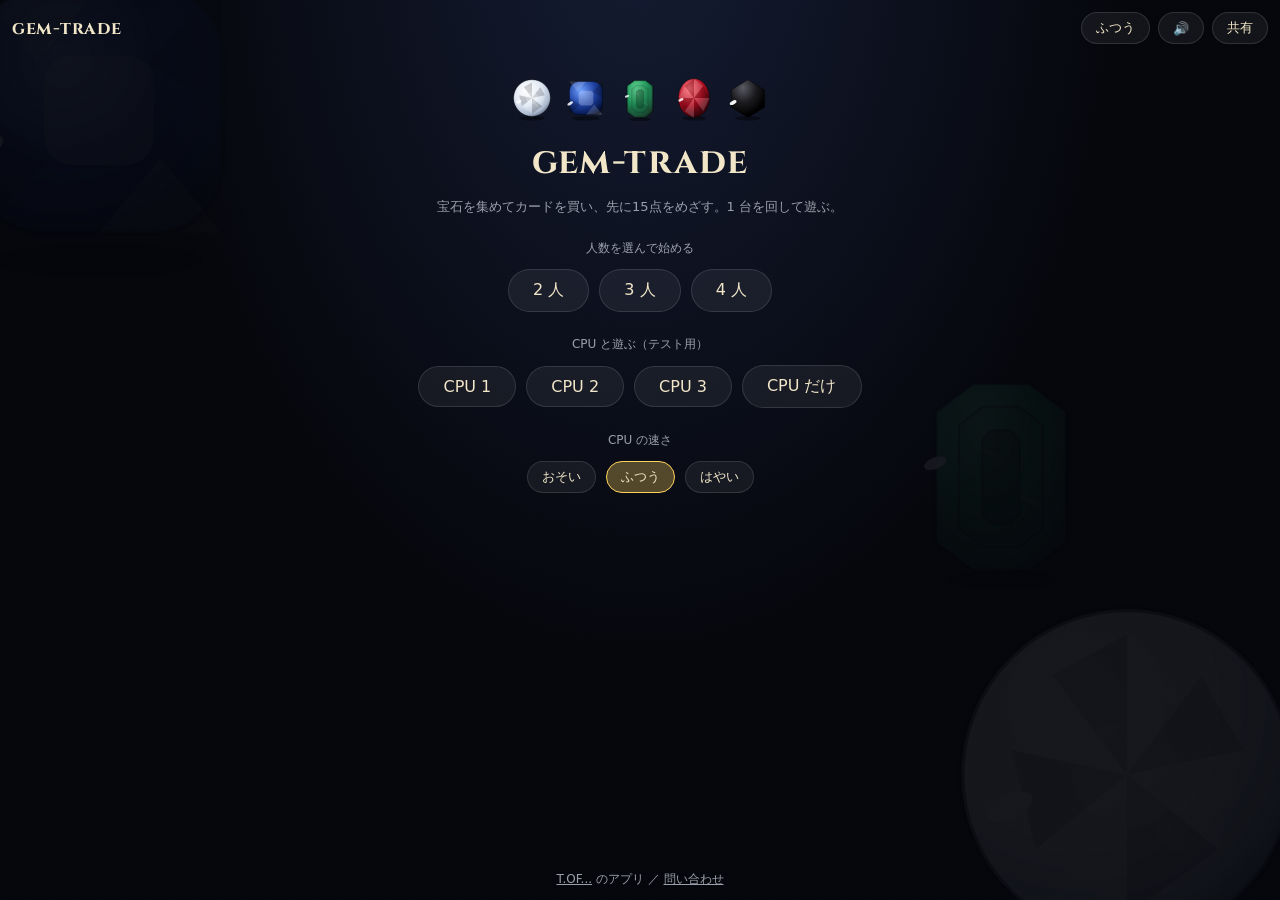
==== commit 51170978: "CPU の速さと効果音、簡単な移動演出を足す ホーム画面とヘッダーで CPU の速さ（おそい/ふつう/はやい）を選べるようにし、 WebAudio で合成した効果音（取る・買う・予約・貴族・終了）とミ" ====
--- a/index.html
+++ b/index.html
@@ -178,6 +178,8 @@
       <h1 class="bar__title">gem-trade</h1>
       <div class="bar__actions">
         <button class="pill" id="go-home" hidden>ホーム</button>
+        <button class="pill" id="speed-toggle" title="CPU の速さ（押すと切り替わる）">ふつう</button>
+        <button class="pill" id="mute-toggle" title="効果音">🔊</button>
         <button class="pill" data-wak="install" hidden>アプリにする</button>
         <button class="pill" data-wak="share">共有</button>
       </div>
--- a/style.css
+++ b/style.css
@@ -125,6 +125,10 @@
 .setup__players, .result { display: flex; flex-direction: column; gap: 10px; align-items: center; }
 .pill--big { padding: 10px 24px; font-size: 16px; }
 .pill--ghost { background: transparent; }
+.pill--sel { background: rgba(255, 211, 92, 0.3); border-color: var(--accent); }
+
+/* 移動演出のための複製（FLIP 風）。元の要素の上に重ねて動かし、終わったら消す */
+.fly { position: fixed; z-index: 6; pointer-events: none; }
 .result__list { list-style: none; padding: 0; margin: 12px 0; text-align: left; display: inline-block; }
 .result__list li { padding: 4px 0; }
 
@@ -194,21 +198,20 @@
 /* 貴族の紋章（盾＋王冠）。シンプルな線画、色は金 */
 .crest__shield, .crest__crown { fill: none; stroke: var(--gold-rim-2); stroke-width: 3; stroke-linejoin: round; }
 
-/* ---- トークン（ボーナスの数。宝石の絵は持たないので丸に数字だけ） ---- */
+/* ---- 獲得したカード（ボーナス）: 縦長の小さなカードに宝石と枚数 ---- */
 .tok {
-  display: inline-flex; align-items: center; justify-content: center;
-  width: 22px; height: 22px; border-radius: 50%;
+  display: inline-flex; flex-direction: column; align-items: center; justify-content: space-between;
+  width: 26px; height: 36px; margin: 1px; padding: 3px 0 2px; box-sizing: border-box; border-radius: 4px;
+  background: linear-gradient(160deg, rgba(255, 255, 255, .22), transparent 55%), var(--t-bg);
+  border: 1px solid var(--gold-rim-2); box-shadow: 0 1px 3px rgba(0, 0, 0, .5);
   font-family: var(--font-number); font-variant-numeric: lining-nums;
-  font-size: 13px; font-weight: 700; color: #1c2333;
-  margin: 1px;
-}
-.tok--white { background: #dde6f2; }
-.tok--blue { background: #3f6ad6; color: #eceef3; }
-.tok--green { background: #1c8a4a; color: #eceef3; }
-.tok--red { background: #c8283a; color: #eceef3; }
-.tok--black { background: #3a3a44; color: #eceef3; }
-.tok--gold { background: var(--accent); }
-.tok__n { pointer-events: none; }
+  font-size: 13px; font-weight: 700; line-height: 1; color: #fff6d8;
+}
+.tok .gem { width: 17px; height: 17px; }
+.tok .gem__shadow { display: none; }
+.tok--red { --t-bg: #8a1322; } .tok--blue { --t-bg: #13265e; } .tok--green { --t-bg: #0c4a28; }
+.tok--white { --t-bg: #cdd6e2; } .tok--black { --t-bg: #141418; }
+.tok__n { pointer-events: none; text-shadow: 0 0 2px #000, 0 0 2px #000; }
 .cost-free { font-size: 11px; color: var(--muted); }
 
 /* ---- 貴族 ---- */
@@ -313,17 +316,23 @@
 }
 .card__cost {
   position: absolute; left: 0; right: 0; bottom: 0;
-  display: flex; justify-content: center; flex-wrap: wrap; gap: 0.4em;
-  padding: 0.35em 0.2em 0.45em;
+  display: flex; justify-content: center; gap: 0.1em;
+  padding: 0.3em 0.2em 0.4em;
   background: linear-gradient(0deg, rgba(0, 0, 0, .72), rgba(0, 0, 0, .15));
   border-top: 1px solid rgba(255, 255, 255, 0.08);
 }
 .card__cost-item {
-  display: flex; align-items: center; gap: 0.15em;
+  position: relative; display: flex; align-items: center; justify-content: center;
+  width: 1.45em; height: 1.45em;
   font-family: var(--font-number); font-weight: 700; font-variant-numeric: lining-nums;
-  font-size: 1.27em; color: #f5ead0; text-shadow: 0 0.05em 0.1em rgba(0, 0, 0, .8);
-}
-.card__cost-item .gem-box { width: 1.3em; height: 1.3em; border-radius: 0.3em; }
+  font-size: 1.27em; color: #fff;
+}
+/* 4 色でも 1 行に収まるよう、数は宝石の上に重ねる */
+.card__cost-item .gem-box { position: absolute; inset: 0; width: 100%; height: 100%; }
+.card__cost-n {
+  position: relative; line-height: 1;
+  text-shadow: 0 0 0.12em #000, 0 0 0.12em #000, 0 0 0.25em #000;
+}
 .sheet .card { font-size: 22px; }
 
 /* 色ごとの落ち影に、宝石の色をわずかに混ぜる（コイン・カード共通） */
@@ -362,6 +371,7 @@
 .tok-btn__x2 { position: absolute; top: -6px; right: -6px; padding: 1px 5px; border-radius: 999px; background: #ffd35c; color: #222; font-size: 12px; font-weight: 700; }
 .tok-btn--sel { background: rgba(255, 211, 92, 0.3); }
 .tok-btn:disabled { opacity: 0.3; }
+.take-bar .muted { flex: 1; contain: inline-size; }  /* 長い説明で盤面の幅を広げない */
 .take-bar { display: flex; align-items: center; justify-content: space-between; gap: 8px; padding: 4px 4px 10px; }
 
 /* ---- プレイヤー ---- */
@@ -370,7 +380,7 @@
 .player--current { background: rgba(255, 211, 92, 0.12); border: 1px solid rgba(255, 211, 92, 0.4); }
 .player__head { display: flex; justify-content: space-between; }
 .player__pts { font-family: var(--font-number); font-variant-numeric: lining-nums; font-weight: 700; color: var(--accent); }
-.player__row { display: flex; flex-wrap: wrap; min-height: 24px; align-items: center; }
+.player__row { display: flex; flex-wrap: wrap; min-height: 24px; gap: 2px; align-items: center; }
 .player__reserved { display: flex; gap: 4px; flex-wrap: wrap; }
 .player__reserved--back { min-height: 40px; }
 
@@ -391,6 +401,7 @@
 
 /* 全画面のオーバーレイは opacity ではなく display: none で隠す */
 
+.board { width: max-content; margin: 0 auto; }  /* 中身の大きさにして、fitBoard で画面いっぱいまで拡大する */
 /* 広い画面: 左に場（貴族・カード・トークン）、右にプレイヤー。スマホ幅は縦に積む */
 @media (min-width: 640px) {
   .board { display: grid; grid-template-columns: minmax(0, auto) minmax(220px, 320px); gap: 16px; align-items: start; justify-content: center; }
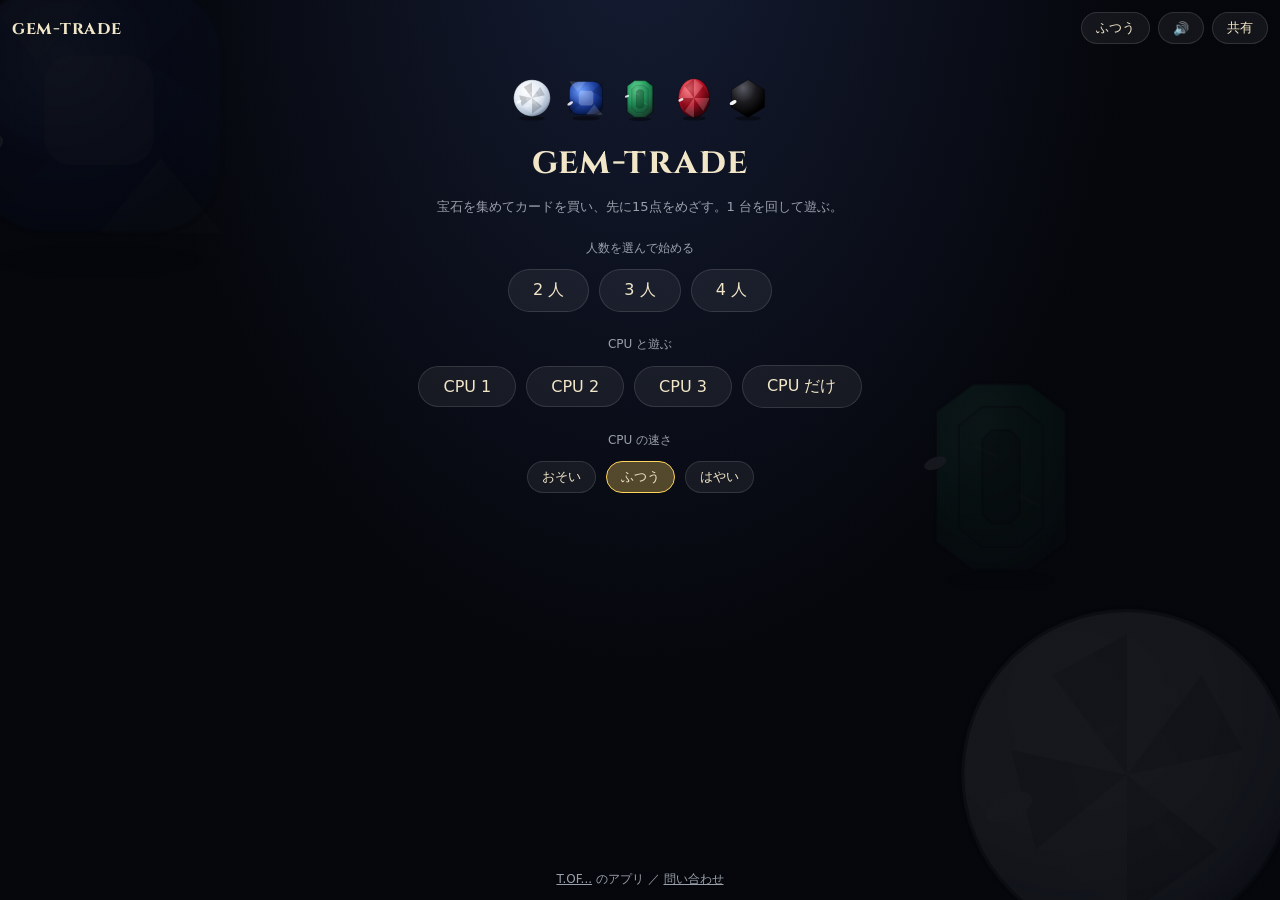
==== commit e17039e1: "2人戦の CPU を先読みする強い CPU にする ルールを engine.js の純粋関数に切り出し、画面・CPU・Node で共有する。 人 1 + CPU 1 の 2 人戦では、見えない山と伏せ" ====
--- a/index.html
+++ b/index.html
@@ -195,7 +195,6 @@
   </main>
 
   <script src="./webapp-kit/webapp-kit.js"></script>
-  <script src="./data.js"></script>
-  <script src="./main.js"></script>
+  <script type="module" src="./main.js"></script>
 </body>
 </html>
--- a/style.css
+++ b/style.css
@@ -233,6 +233,9 @@
   font-family: var(--font-number); font-weight: 700; font-variant-numeric: lining-nums; font-size: 26px; line-height: 1;
   color: #f6efe0; text-shadow: 0 1px 4px rgba(0, 0, 0, 0.6);
 }
+.noble--mini { width: 36px; height: 36px; margin: 1px; padding: 1px; border-width: 1px; }
+.noble--mini .noble__pts { font-size: 17px; }
+.noble--mini .noble__req { display: none; }
 .noble__req { position: relative; display: flex; gap: 2px; justify-content: center; }
 .noble__card {
   width: 14px; height: 19px; border-radius: 2px; box-sizing: border-box;
